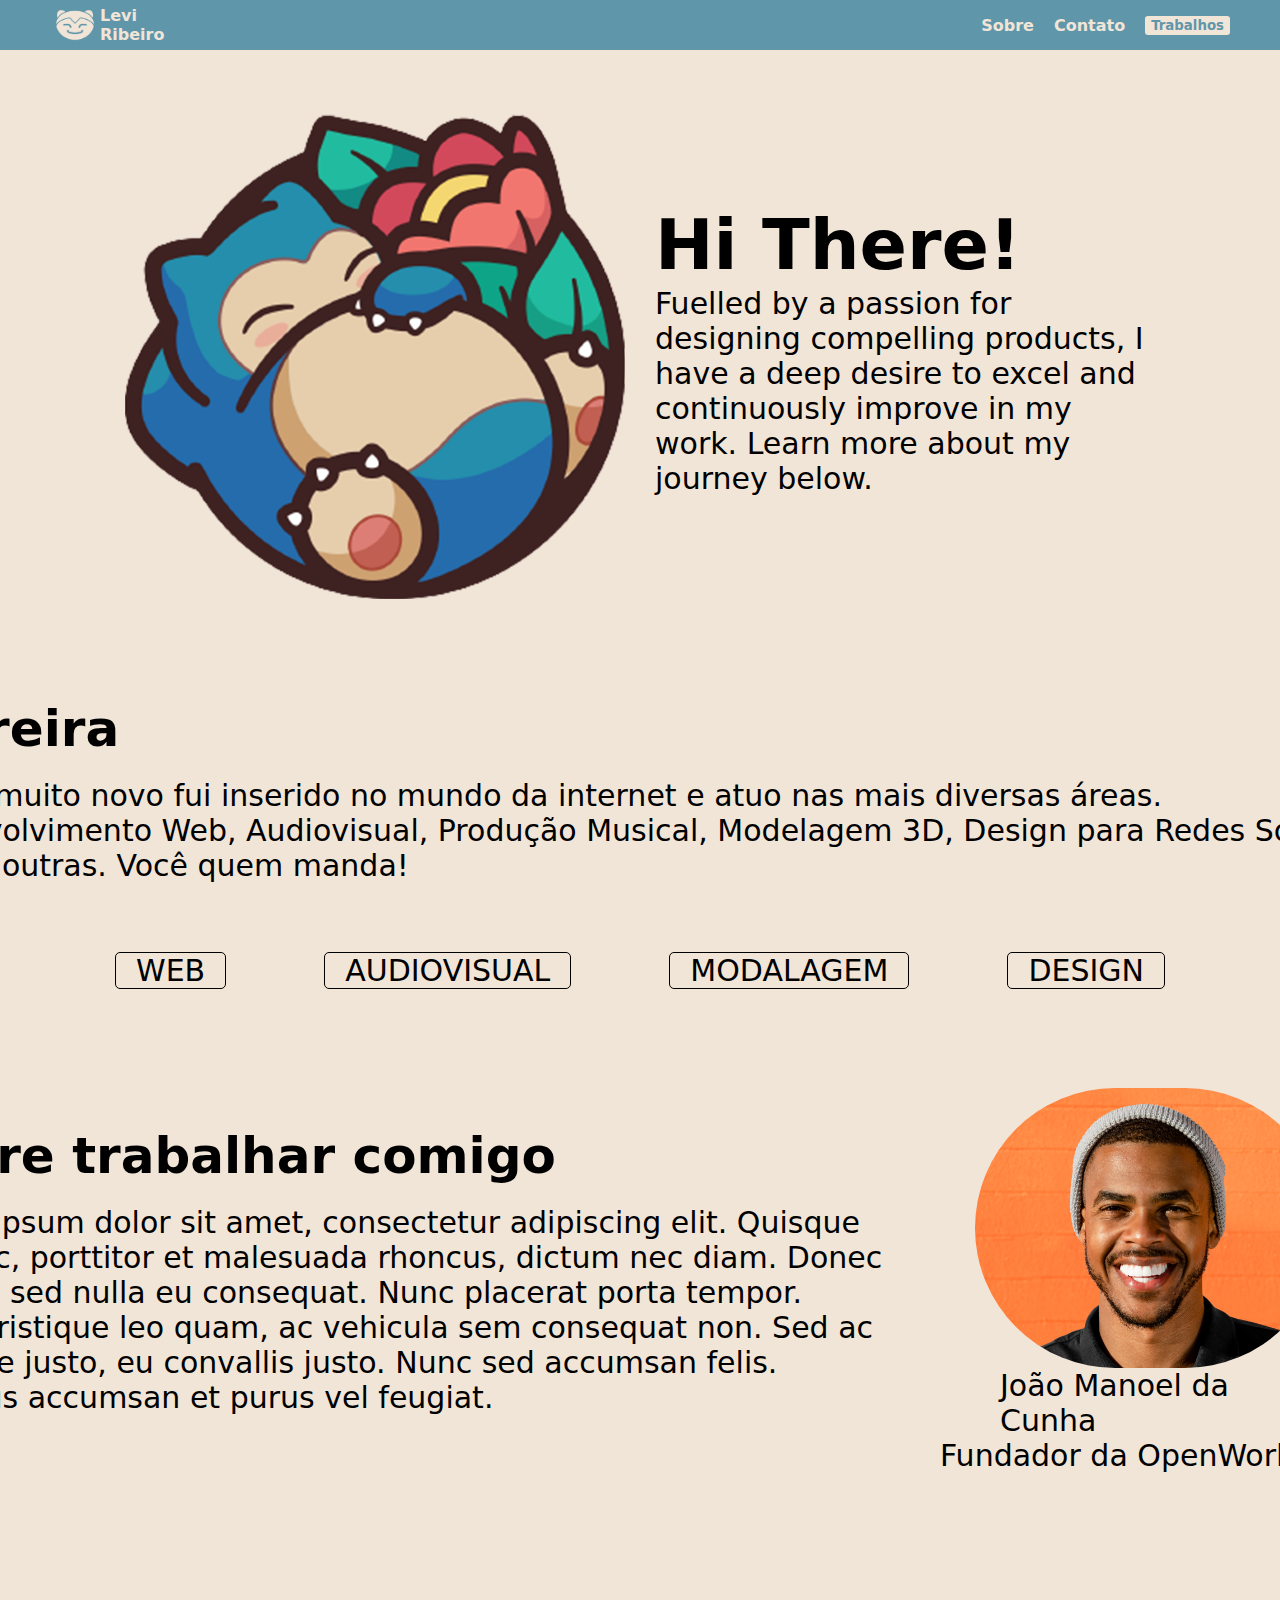
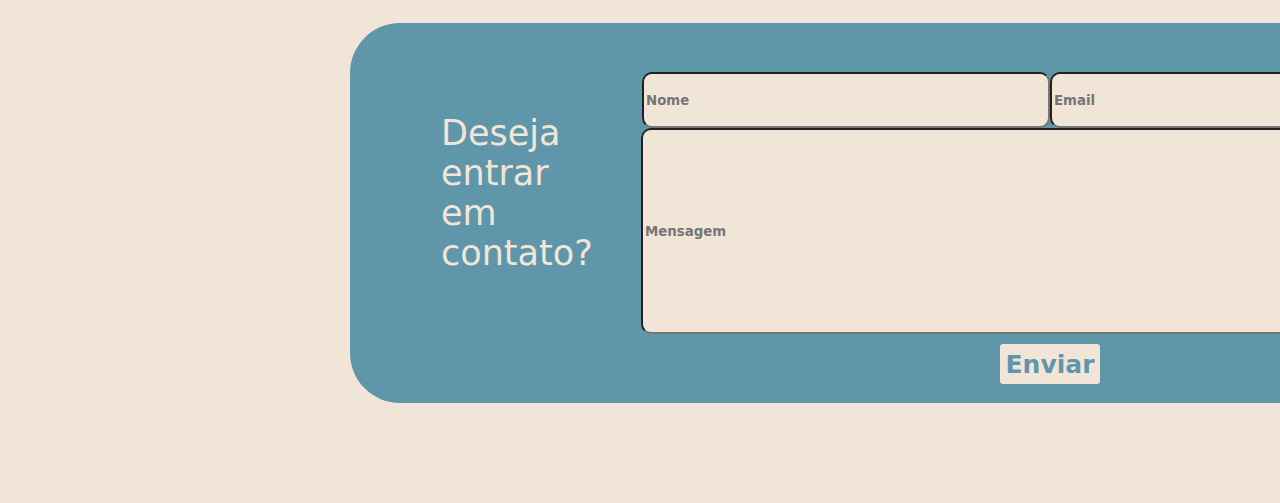
==== index.html @ e1b10c70 "Add files via upload" ====
<!DOCTYPE html>
<html lang="pt-BR">
<head>
    <meta charset="UTF-8">
    <meta http-equiv="X-UA-Compatible" content="IE=edge">
    <meta name="viewport" content="width=device-width, initial-scale=1.0">
    <title>Portifólio</title>
    <link rel="icon" type="image" href="snorlax_icon.png">
    <link rel="stylesheet" href="style.css">
    <link rel="preconnect" href="https://fonts.googleapis.com">
    <link rel="preconnect" href="https://fonts.gstatic.com" crossorigin>
    <link href="https://fonts.googleapis.com/css2?family=Roboto:wght@400;700;900&display=swap" rel="stylesheet">

</head>
<body>
    <nav>
        <div class="logo">
        <img src="assets/snorlax_icon.png" alt="icon_snorlax">
        <p>Levi Ribeiro</p>
        </div>
        <div class="links">
        <a>Sobre</a>
        <a>Contato</a>
        <button>Trabalhos</button>
        </div>
    </nav>
    <section>
        <img src="assets/snorlax_pic.png" alt="pic"> 
        <div>
        <h1>Hi There!</h1>
        <p>Fuelled by a passion for designing compelling products, I have a deep desire to excel and continuously improve in my work. Learn more about my journey below.</p>
        </div>
    </section>
    <section class="carreira">
        <div>
        <h2>Carreira<h2>
        <p>Desde muito novo fui inserido no mundo da internet e atuo nas mais diversas áreas. Desenvolvimento Web, Audiovisual, Produção Musical, Modelagem 3D, Design para Redes Socais e muitas outras. Você quem manda!</p>
        </div>
    </section>
    <section>
        <div class="atributos">
            <p>WEB</p>
            <p>AUDIOVISUAL</p>
            <p>MODALAGEM</p>
            <p>DESIGN</p>
        </div>
    </section>
    <section>
        <div class="trabalho">
            <h2>Sobre trabalhar comigo<h2>
            <p>Lorem ipsum dolor sit amet, consectetur adipiscing elit. Quisque mi nunc, porttitor et malesuada rhoncus, dictum nec diam. Donec congue sed nulla eu consequat. Nunc placerat porta tempor. Fusce tristique leo quam, ac vehicula sem consequat non. Sed ac tristique justo, eu convallis justo. Nunc sed accumsan felis. Vivamus accumsan et purus vel feugiat.</p>
        </div>
        <div class="foto">
            <img src="assets/homem_sorrindo.jpg" alt="homem">
            <div>
                <div>
                <p>João Manoel da Cunha</p>
                </div>
            <p>Fundador da OpenWorld Canvas</p>
            </div>
        </div>
    </section>
    <div class="container">
        <p>Deseja entrar em contato?</p>
        <div>
            <div class="top">
                <input type="text" placeholder="Nome">
                <input type="text" placeholder="Email">
            </div>
            <div class="bottom">
                <input type="text" placeholder="Mensagem">
                <button>Enviar</button>
            </div>
        </div>
    </div>
    <footer>
        
    </footer>
</body>
</html>
---- style.css ----
*{
    margin: 0;
    font-family: system-ui, -apple-system, BlinkMacSystemFont, 'Segoe UI', Roboto, Oxygen, Ubuntu, Cantarell, 'Open Sans', 'Helvetica Neue', sans-serif;
}
body{
    background-color: #F1E5D8;
}
body nav p{
    display: inline-block;
    width: 50px;
}
body nav {
    background-color:#6096AA ;
    display: flex;
    justify-content: space-between;
    align-items: center;
    font-weight: 700;
    color: #F1E5D8;
}
body nav div{
    margin-left: 50px;
    margin-right: 50px;
}
body nav img{
    width: 50px;
    align-items: baseline;
}
.logo{
    display: flex;
    align-items: center
}
.links{
    display: flex;
    gap: 20px;
}
.links button{
    background-color:#F1E5D8 ;
    border: none;
    border-radius: 3px;
    color: #6096AA;
    font-weight: 700;
    cursor: pointer;
}
a:hover{
    cursor: pointer;
}
body section{
    display: flex;
    background-color: #F1E5D8;
    align-items: center;
    justify-content: center;
    padding-top: 50px;
    padding-bottom: 50px;
}
body section img{
    width: 500px;
    margin-right: 30px;

}
body section h1{
    font-weight: 900;
    width: 500px;
    font-size: 70px;
}
body section div p{
    font-size: 30px;
    width: 500px
}
.carreira{
    display: flex;
    align-items: flex-start;
    padding-bottom: 0px;
}
.carreira h2{
    font-size: 50px;
    margin-bottom:20px;
}
.carreira p{
    width: 1500px;
    font-weight: 400;
}
.atributos{
    display: flex;
    justify-content: center;
    align-items: center;
    width: 200px;
    gap: 100px;
}
.atributos p{
    padding-left: 20px;
    padding-right: 20px;
    border-radius: 4px;
    outline: 1px solid black ;
    border: 1px;
    
}
.trabalho{
    display: flex;
    align-items: flex-start;
    flex-direction: column;
    padding-left: 50px;
}
.trabalho h2{
    font-size: 50px;
    margin-bottom:20px;
}
.trabalho p{
    width: 1000px;
    font-weight: 400;
}
.foto {
    display: flex;
    flex-direction: column;
    align-items: center;
    justify-content: center;
}
.foto img {
    width: 350px;
    border-radius: 200px;
}

.foto div{
   display: flex;
   flex-direction: column;
    margin-left: 50px;
}
.foto div div p{
    width: 320px;
    margin-left:10px;
}

body .container {
    justify-content: center;
    background: #6096AA;
    width: 1200px;
    height: 350px;
    display: flex;
    align-items: center;
    gap: 100px;
    margin-top: 100px;
    margin-bottom: 100px;
    padding-top: 30px;
    border-radius: 50px;
    margin-left: 350px;

}
body .container p {
    font-size: 35px;
    width: 100px;
    height: 120px;
    display: flex;
    align-self: top;
    justify-self: center;
    margin-bottom: 110px;
    color: #F1E5D8;
}
body .container .top {
    display: flex;
    flex-direction: row;
    justify-content: center;
    align-items: center;
}
body .container .top input {
    width: 400px;
    height: 50px;
    border-radius: 10px;
    background-color: #F1E5D8;
    color: #6096AA;
    font-weight: 700;
}
body .container .bottom input {
    width: 1000px;
    height: 50px;
    border-radius: 10px;
    background-color:#F1E5D8 ;
    color: #6096AA;
    font-weight: 700;
}
body .container .bottom {
    display: flex;
    align-items: center;
    flex-direction: column;
} 

body .container .bottom button {
    display: flex;
    align-items: center;
    justify-content: center;
    flex-direction: column;
    background-color:#F1E5D8 ;
    border: none;
    border-radius: 3px;
    color: #6096AA;
    font-weight: 700;
    cursor: pointer;
    margin-top: 10px;
    width: 100px;
    height: 40px;
    font-size: 25px;
} 
body .container .bottom input {
    width: 310px;
    height: 75px;
    width: 810px;
    height: 200px;
    border-radius: 10px;
}
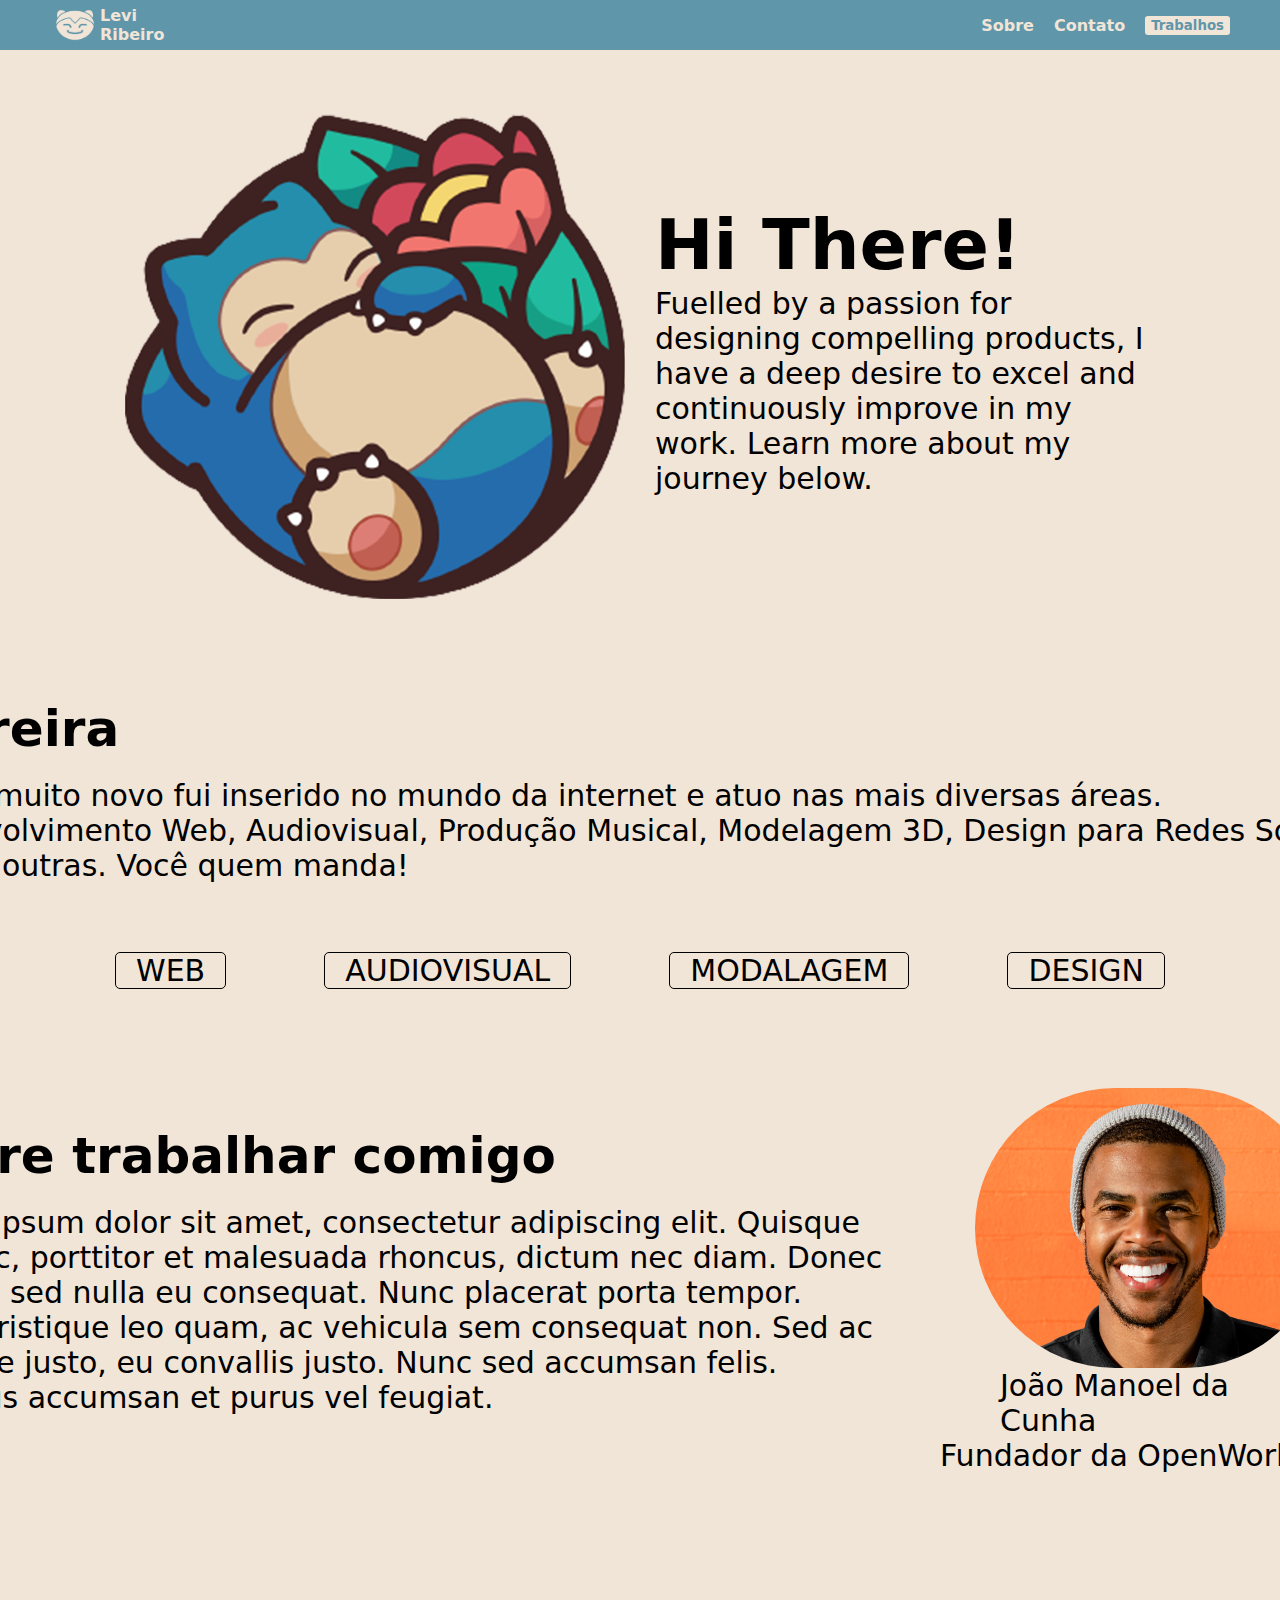
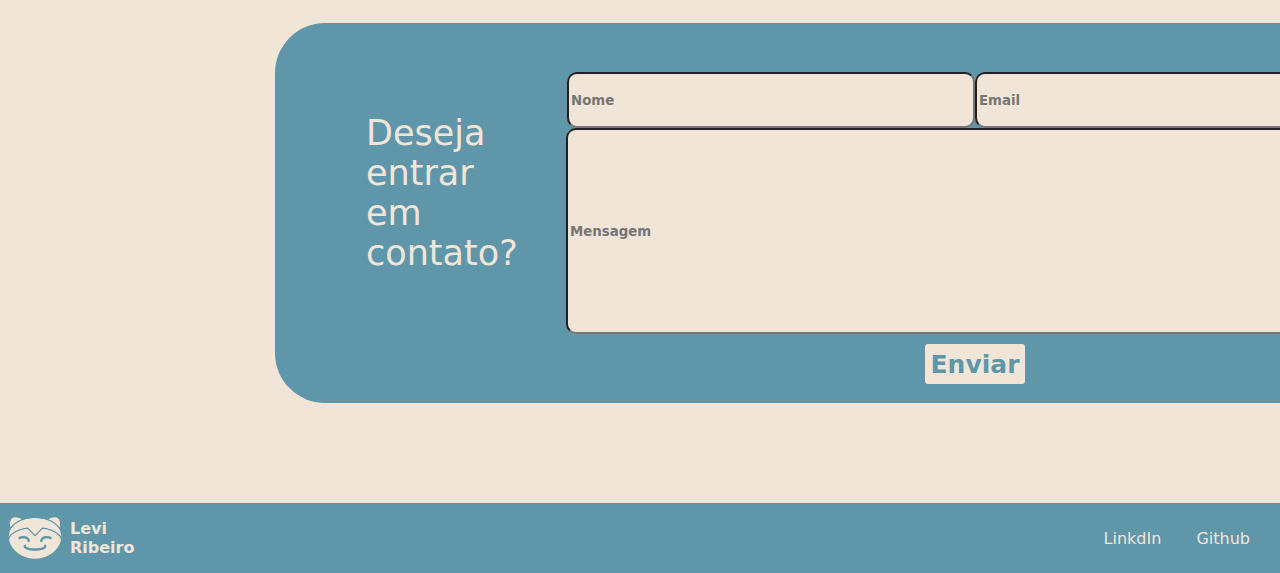
==== commit f2de2aef: "Add files via upload" ====
--- a/index.html
+++ b/index.html
@@ -74,7 +74,14 @@
         </div>
     </div>
     <footer>
-        
+        <div class="logo">
+            <img src="assets/snorlax_icon.png" alt="icon_snorlax">
+            <p>Levi Ribeiro</p>
+        </div>
+        <div>
+            <a href="https://br.linkedin.com/" target="_blank">LinkdIn</a>
+            <a href="https://github.com/ribeiroLevi" target="_blank">Github</a>
+        </div>
     </footer>
 </body>
 </html>--- a/style.css
+++ b/style.css
@@ -141,7 +141,7 @@
     margin-bottom: 100px;
     padding-top: 30px;
     border-radius: 50px;
-    margin-left: 350px;
+    margin-left: 275px;
 
 }
 body .container p {
@@ -197,6 +197,10 @@
     width: 100px;
     height: 40px;
     font-size: 25px;
+    transition: opacity 0.15s;
+} 
+body .container .bottom button:active {
+    opacity: 0.8;
 } 
 body .container .bottom input {
     width: 310px;
@@ -204,4 +208,26 @@
     width: 810px;
     height: 200px;
     border-radius: 10px;
-} +} 
+body footer{
+    background-color: #6096AA;
+    display: flex;
+    flex-direction: row;
+    justify-content: space-between;
+    align-items: center;
+}
+body footer img{
+    height: 70px;
+
+}
+body footer p{
+    width: 50px;
+    font-weight: 700;
+    color: #F1E5D8;
+}
+
+body footer a {
+    margin-right: 30px;
+    text-decoration: none;
+    color: #F1E5D8;   
+}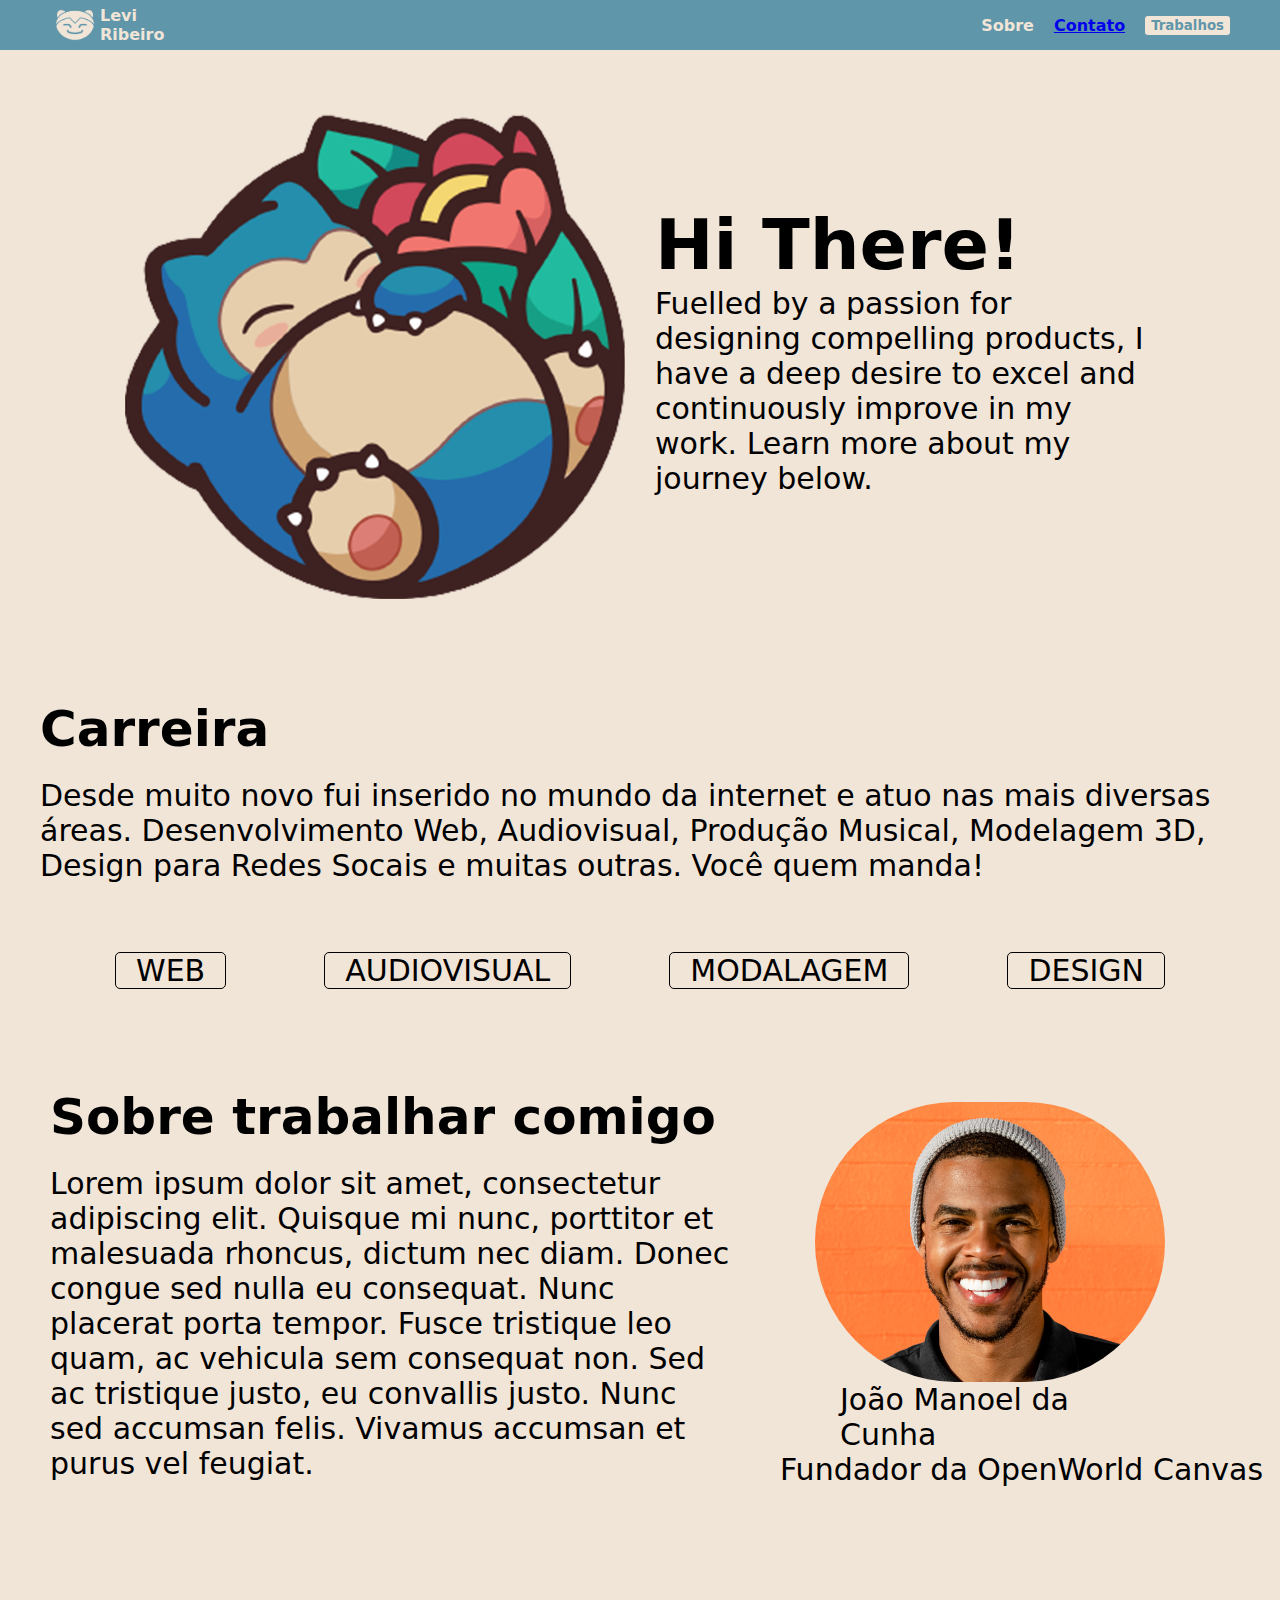
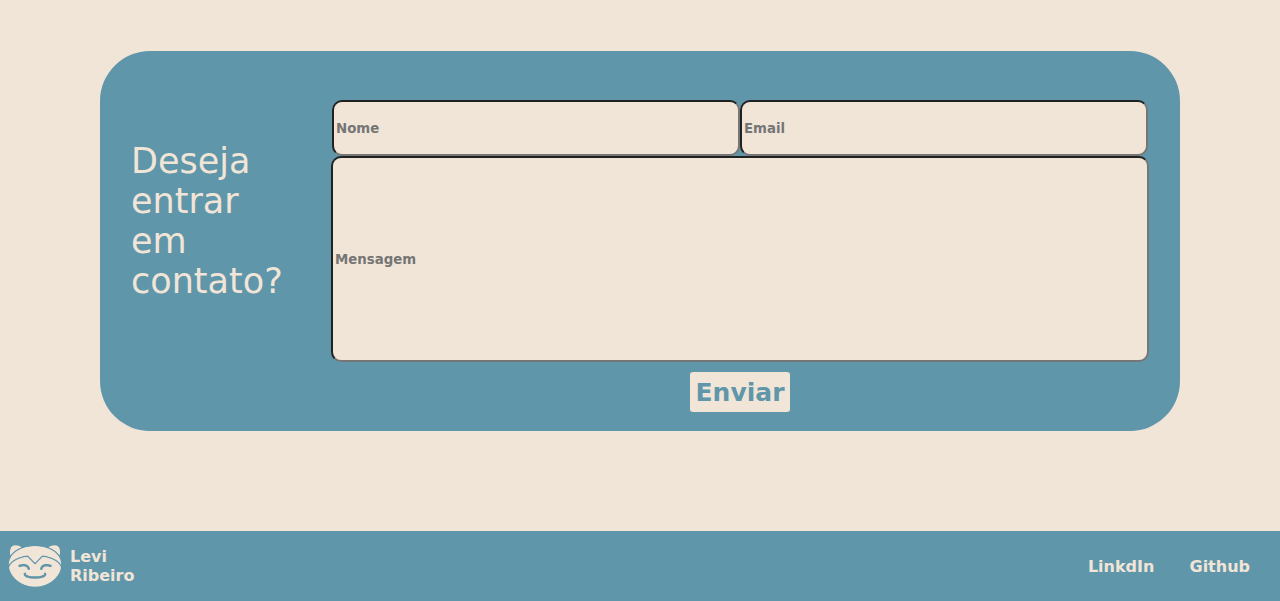
==== commit 57e25c39: "Add files via upload" ====
--- a/index.html
+++ b/index.html
@@ -20,7 +20,7 @@
         </div>
         <div class="links">
         <a>Sobre</a>
-        <a>Contato</a>
+        <a href="#contato">Contato</a>
         <button>Trabalhos</button>
         </div>
     </nav>
@@ -60,7 +60,7 @@
             </div>
         </div>
     </section>
-    <div class="container">
+    <div class="container" id = "contato">
         <p>Deseja entrar em contato?</p>
         <div>
             <div class="top">
--- a/style.css
+++ b/style.css
@@ -1,5 +1,6 @@
 *{
     margin: 0;
+    scroll-behavior: smooth;
     font-family: system-ui, -apple-system, BlinkMacSystemFont, 'Segoe UI', Roboto, Oxygen, Ubuntu, Cantarell, 'Open Sans', 'Helvetica Neue', sans-serif;
 }
 body{
@@ -70,13 +71,18 @@
     display: flex;
     align-items: flex-start;
     padding-bottom: 0px;
+    
+}
+.carreira div {
+    width: 100%;
+    margin-left: 40px;
 }
 .carreira h2{
     font-size: 50px;
     margin-bottom:20px;
 }
 .carreira p{
-    width: 1500px;
+    width: 100%;
     font-weight: 400;
 }
 .atributos{
@@ -105,7 +111,7 @@
     margin-bottom:20px;
 }
 .trabalho p{
-    width: 1000px;
+    width: 100%;
     font-weight: 400;
 }
 .foto {
@@ -132,7 +138,7 @@
 body .container {
     justify-content: center;
     background: #6096AA;
-    width: 1200px;
+    width: 50%px;
     height: 350px;
     display: flex;
     align-items: center;
@@ -141,7 +147,8 @@
     margin-bottom: 100px;
     padding-top: 30px;
     border-radius: 50px;
-    margin-left: 275px;
+    margin-left: 100px;
+    margin-right:100px;
 
 }
 body .container p {
@@ -230,4 +237,5 @@
     margin-right: 30px;
     text-decoration: none;
     color: #F1E5D8;   
+    font-weight: 700;
 }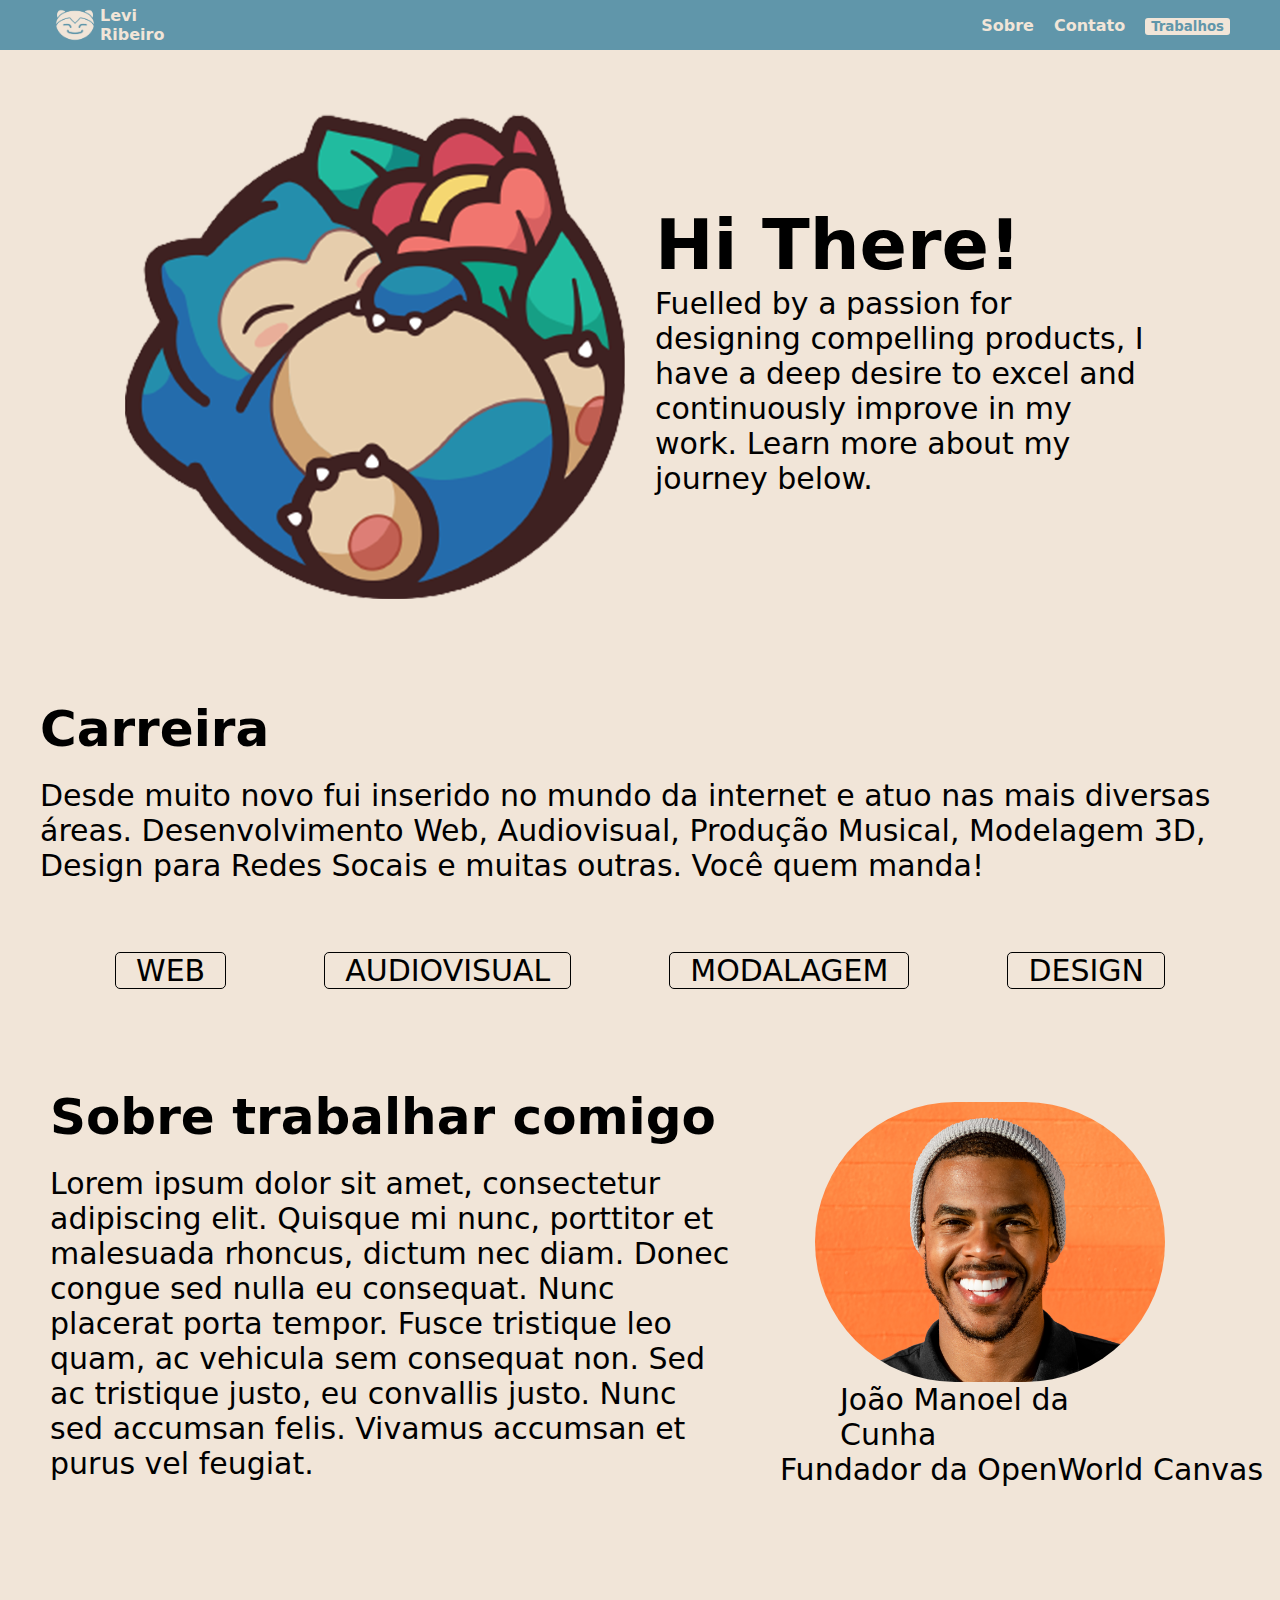
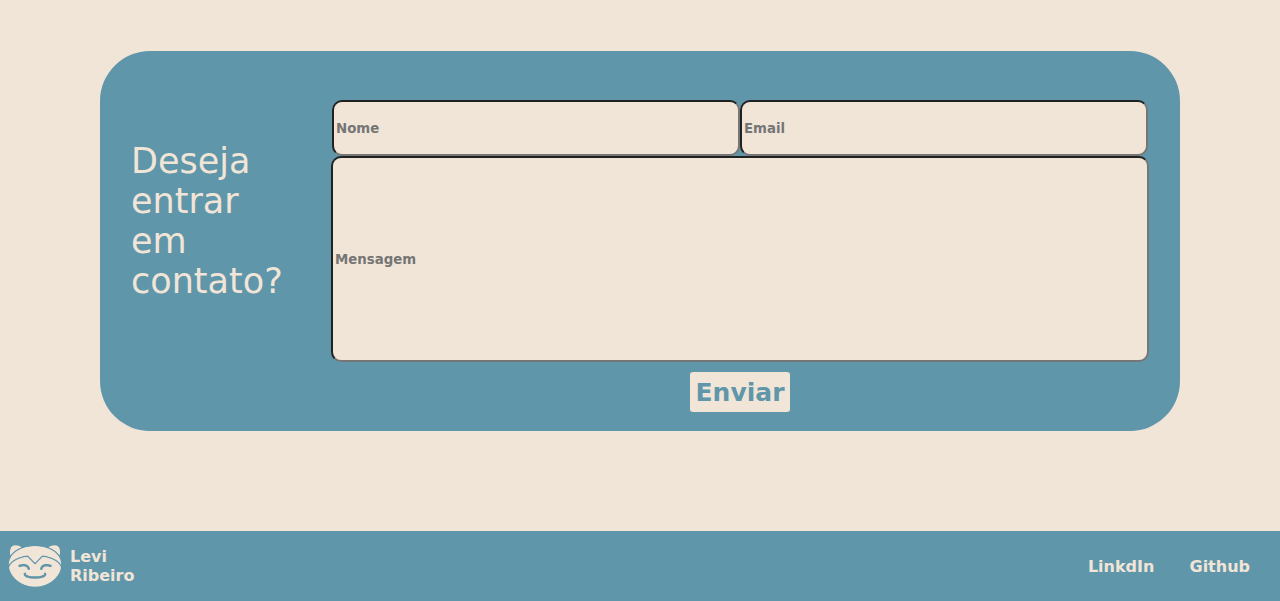
==== commit ff737fde: "Página de trabalhos" ====
--- a/index.html
+++ b/index.html
@@ -21,7 +21,7 @@
         <div class="links">
         <a>Sobre</a>
         <a href="#contato">Contato</a>
-        <button>Trabalhos</button>
+        <a href="trabalho.html"><button>Trabalhos</button></a>
         </div>
     </nav>
     <section>
--- a/style.css
+++ b/style.css
@@ -1,241 +1,241 @@
-*{
-    margin: 0;
-    scroll-behavior: smooth;
-    font-family: system-ui, -apple-system, BlinkMacSystemFont, 'Segoe UI', Roboto, Oxygen, Ubuntu, Cantarell, 'Open Sans', 'Helvetica Neue', sans-serif;
-}
-body{
-    background-color: #F1E5D8;
-}
-body nav p{
-    display: inline-block;
-    width: 50px;
+* {
+  margin: 0;
+  scroll-behavior: smooth;
+  font-family: system-ui, -apple-system, BlinkMacSystemFont, "Segoe UI", Roboto,
+    Oxygen, Ubuntu, Cantarell, "Open Sans", "Helvetica Neue", sans-serif;
+}
+body {
+  background-color: #f1e5d8;
+}
+body nav p {
+  display: inline-block;
+  width: 50px;
 }
 body nav {
-    background-color:#6096AA ;
-    display: flex;
-    justify-content: space-between;
-    align-items: center;
-    font-weight: 700;
-    color: #F1E5D8;
-}
-body nav div{
-    margin-left: 50px;
-    margin-right: 50px;
-}
-body nav img{
-    width: 50px;
-    align-items: baseline;
-}
-.logo{
-    display: flex;
-    align-items: center
-}
-.links{
-    display: flex;
-    gap: 20px;
-}
-.links button{
-    background-color:#F1E5D8 ;
-    border: none;
-    border-radius: 3px;
-    color: #6096AA;
-    font-weight: 700;
-    cursor: pointer;
-}
-a:hover{
-    cursor: pointer;
-}
-body section{
-    display: flex;
-    background-color: #F1E5D8;
-    align-items: center;
-    justify-content: center;
-    padding-top: 50px;
-    padding-bottom: 50px;
-}
-body section img{
-    width: 500px;
-    margin-right: 30px;
-
-}
-body section h1{
-    font-weight: 900;
-    width: 500px;
-    font-size: 70px;
-}
-body section div p{
-    font-size: 30px;
-    width: 500px
-}
-.carreira{
-    display: flex;
-    align-items: flex-start;
-    padding-bottom: 0px;
-    
+  background-color: #6096aa;
+  display: flex;
+  justify-content: space-between;
+  align-items: center;
+  font-weight: 700;
+  color: #f1e5d8;
+}
+body nav a {
+  color: #f1e5d8;
+  text-decoration: none;
+}
+body nav div {
+  margin-left: 50px;
+  margin-right: 50px;
+}
+body nav img {
+  width: 50px;
+  align-items: baseline;
+}
+.logo {
+  display: flex;
+  align-items: center;
+}
+.links {
+  display: flex;
+  gap: 20px;
+}
+.links button {
+  background-color: #f1e5d8;
+  border: none;
+  border-radius: 3px;
+  color: #6096aa;
+  font-weight: 700;
+  cursor: pointer;
+}
+a:hover {
+  cursor: pointer;
+}
+body section {
+  display: flex;
+  background-color: #f1e5d8;
+  align-items: center;
+  justify-content: center;
+  padding-top: 50px;
+  padding-bottom: 50px;
+}
+body section img {
+  width: 500px;
+  margin-right: 30px;
+}
+body section h1 {
+  font-weight: 900;
+  width: 500px;
+  font-size: 70px;
+}
+body section div p {
+  font-size: 30px;
+  width: 500px;
+}
+.carreira {
+  display: flex;
+  align-items: flex-start;
+  padding-bottom: 0px;
 }
 .carreira div {
-    width: 100%;
-    margin-left: 40px;
-}
-.carreira h2{
-    font-size: 50px;
-    margin-bottom:20px;
-}
-.carreira p{
-    width: 100%;
-    font-weight: 400;
-}
-.atributos{
-    display: flex;
-    justify-content: center;
-    align-items: center;
-    width: 200px;
-    gap: 100px;
-}
-.atributos p{
-    padding-left: 20px;
-    padding-right: 20px;
-    border-radius: 4px;
-    outline: 1px solid black ;
-    border: 1px;
-    
-}
-.trabalho{
-    display: flex;
-    align-items: flex-start;
-    flex-direction: column;
-    padding-left: 50px;
-}
-.trabalho h2{
-    font-size: 50px;
-    margin-bottom:20px;
-}
-.trabalho p{
-    width: 100%;
-    font-weight: 400;
+  width: 100%;
+  margin-left: 40px;
+}
+.carreira h2 {
+  font-size: 50px;
+  margin-bottom: 20px;
+}
+.carreira p {
+  width: 100%;
+  font-weight: 400;
+}
+.atributos {
+  display: flex;
+  justify-content: center;
+  align-items: center;
+  width: 200px;
+  gap: 100px;
+}
+.atributos p {
+  padding-left: 20px;
+  padding-right: 20px;
+  border-radius: 4px;
+  outline: 1px solid black;
+  border: 1px;
+}
+.trabalho {
+  display: flex;
+  align-items: flex-start;
+  flex-direction: column;
+  padding-left: 50px;
+}
+.trabalho h2 {
+  font-size: 50px;
+  margin-bottom: 20px;
+}
+.trabalho p {
+  width: 100%;
+  font-weight: 400;
 }
 .foto {
-    display: flex;
-    flex-direction: column;
-    align-items: center;
-    justify-content: center;
+  display: flex;
+  flex-direction: column;
+  align-items: center;
+  justify-content: center;
 }
 .foto img {
-    width: 350px;
-    border-radius: 200px;
-}
-
-.foto div{
-   display: flex;
-   flex-direction: column;
-    margin-left: 50px;
-}
-.foto div div p{
-    width: 320px;
-    margin-left:10px;
+  width: 350px;
+  border-radius: 200px;
+}
+
+.foto div {
+  display: flex;
+  flex-direction: column;
+  margin-left: 50px;
+}
+.foto div div p {
+  width: 320px;
+  margin-left: 10px;
 }
 
 body .container {
-    justify-content: center;
-    background: #6096AA;
-    width: 50%px;
-    height: 350px;
-    display: flex;
-    align-items: center;
-    gap: 100px;
-    margin-top: 100px;
-    margin-bottom: 100px;
-    padding-top: 30px;
-    border-radius: 50px;
-    margin-left: 100px;
-    margin-right:100px;
-
+  justify-content: center;
+  background: #6096aa;
+  width: 50%px;
+  height: 350px;
+  display: flex;
+  align-items: center;
+  gap: 100px;
+  margin-top: 100px;
+  margin-bottom: 100px;
+  padding-top: 30px;
+  border-radius: 50px;
+  margin-left: 100px;
+  margin-right: 100px;
 }
 body .container p {
-    font-size: 35px;
-    width: 100px;
-    height: 120px;
-    display: flex;
-    align-self: top;
-    justify-self: center;
-    margin-bottom: 110px;
-    color: #F1E5D8;
+  font-size: 35px;
+  width: 100px;
+  height: 120px;
+  display: flex;
+  align-self: top;
+  justify-self: center;
+  margin-bottom: 110px;
+  color: #f1e5d8;
 }
 body .container .top {
-    display: flex;
-    flex-direction: row;
-    justify-content: center;
-    align-items: center;
+  display: flex;
+  flex-direction: row;
+  justify-content: center;
+  align-items: center;
 }
 body .container .top input {
-    width: 400px;
-    height: 50px;
-    border-radius: 10px;
-    background-color: #F1E5D8;
-    color: #6096AA;
-    font-weight: 700;
+  width: 400px;
+  height: 50px;
+  border-radius: 10px;
+  background-color: #f1e5d8;
+  color: #6096aa;
+  font-weight: 700;
 }
 body .container .bottom input {
-    width: 1000px;
-    height: 50px;
-    border-radius: 10px;
-    background-color:#F1E5D8 ;
-    color: #6096AA;
-    font-weight: 700;
+  width: 1000px;
+  height: 50px;
+  border-radius: 10px;
+  background-color: #f1e5d8;
+  color: #6096aa;
+  font-weight: 700;
 }
 body .container .bottom {
-    display: flex;
-    align-items: center;
-    flex-direction: column;
-} 
+  display: flex;
+  align-items: center;
+  flex-direction: column;
+}
 
 body .container .bottom button {
-    display: flex;
-    align-items: center;
-    justify-content: center;
-    flex-direction: column;
-    background-color:#F1E5D8 ;
-    border: none;
-    border-radius: 3px;
-    color: #6096AA;
-    font-weight: 700;
-    cursor: pointer;
-    margin-top: 10px;
-    width: 100px;
-    height: 40px;
-    font-size: 25px;
-    transition: opacity 0.15s;
-} 
+  display: flex;
+  align-items: center;
+  justify-content: center;
+  flex-direction: column;
+  background-color: #f1e5d8;
+  border: none;
+  border-radius: 3px;
+  color: #6096aa;
+  font-weight: 700;
+  cursor: pointer;
+  margin-top: 10px;
+  width: 100px;
+  height: 40px;
+  font-size: 25px;
+  transition: opacity 0.15s;
+}
 body .container .bottom button:active {
-    opacity: 0.8;
-} 
+  opacity: 0.8;
+}
 body .container .bottom input {
-    width: 310px;
-    height: 75px;
-    width: 810px;
-    height: 200px;
-    border-radius: 10px;
-} 
-body footer{
-    background-color: #6096AA;
-    display: flex;
-    flex-direction: row;
-    justify-content: space-between;
-    align-items: center;
-}
-body footer img{
-    height: 70px;
-
-}
-body footer p{
-    width: 50px;
-    font-weight: 700;
-    color: #F1E5D8;
+  width: 310px;
+  height: 75px;
+  width: 810px;
+  height: 200px;
+  border-radius: 10px;
+}
+body footer {
+  background-color: #6096aa;
+  display: flex;
+  flex-direction: row;
+  justify-content: space-between;
+  align-items: center;
+}
+body footer img {
+  height: 70px;
+}
+body footer p {
+  width: 50px;
+  font-weight: 700;
+  color: #f1e5d8;
 }
 
 body footer a {
-    margin-right: 30px;
-    text-decoration: none;
-    color: #F1E5D8;   
-    font-weight: 700;
-}+  margin-right: 30px;
+  text-decoration: none;
+  color: #f1e5d8;
+  font-weight: 700;
+}
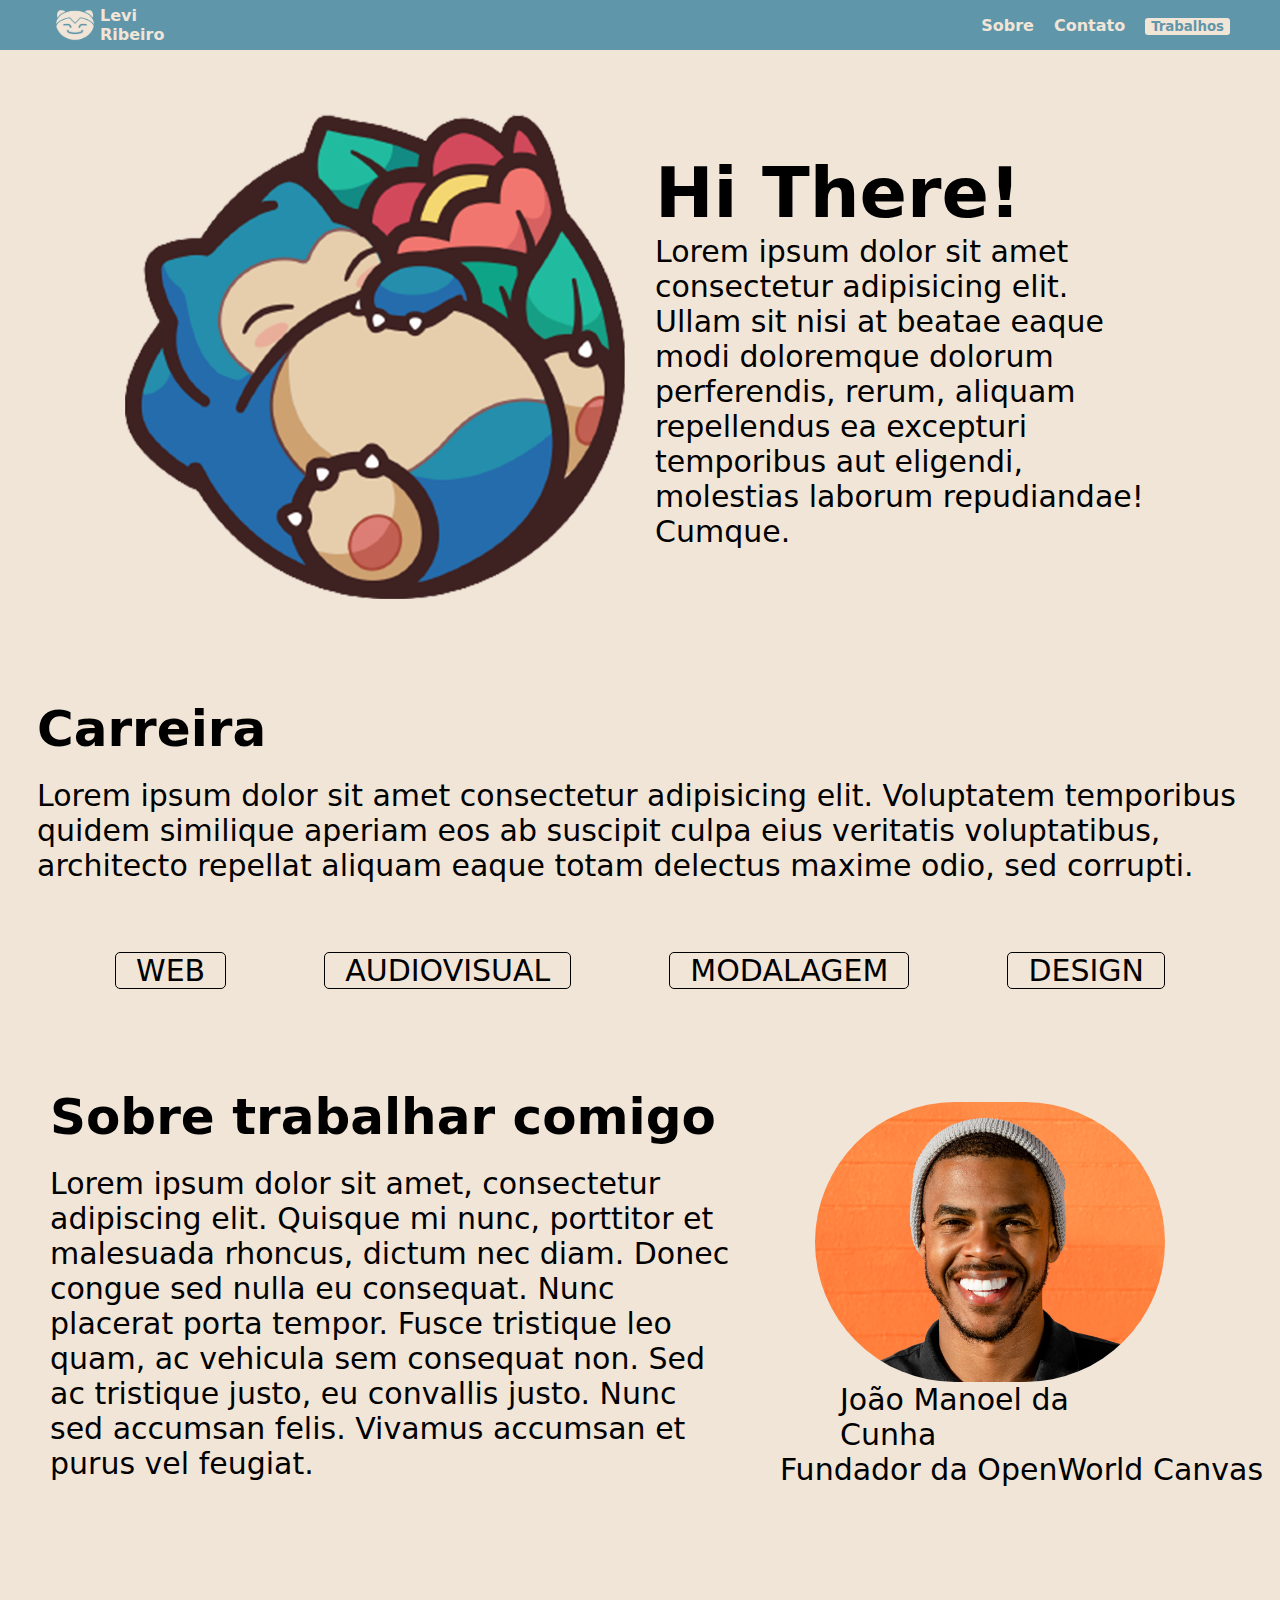
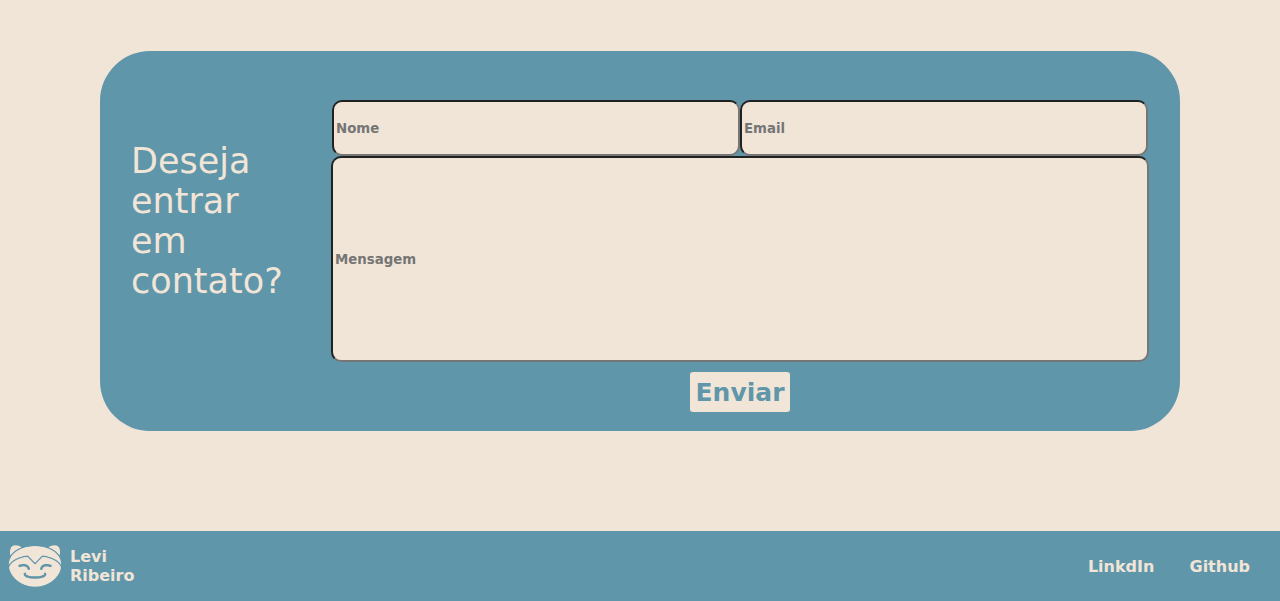
==== commit 217d7554: "Add files via upload" ====
--- a/index.html
+++ b/index.html
@@ -19,7 +19,7 @@
         <p>Levi Ribeiro</p>
         </div>
         <div class="links">
-        <a>Sobre</a>
+        <a href="#sobre">Sobre</a>
         <a href="#contato">Contato</a>
         <a href="trabalho.html"><button>Trabalhos</button></a>
         </div>
@@ -28,13 +28,13 @@
         <img src="assets/snorlax_pic.png" alt="pic"> 
         <div>
         <h1>Hi There!</h1>
-        <p>Fuelled by a passion for designing compelling products, I have a deep desire to excel and continuously improve in my work. Learn more about my journey below.</p>
+        <p>Lorem ipsum dolor sit amet consectetur adipisicing elit. Ullam sit nisi at beatae eaque modi doloremque dolorum perferendis, rerum, aliquam repellendus ea excepturi temporibus aut eligendi, molestias laborum repudiandae! Cumque.</p>
         </div>
     </section>
-    <section class="carreira">
+    <section class="carreira" id="sobre">
         <div>
         <h2>Carreira<h2>
-        <p>Desde muito novo fui inserido no mundo da internet e atuo nas mais diversas áreas. Desenvolvimento Web, Audiovisual, Produção Musical, Modelagem 3D, Design para Redes Socais e muitas outras. Você quem manda!</p>
+        <p>Lorem ipsum dolor sit amet consectetur adipisicing elit. Voluptatem temporibus quidem similique aperiam eos ab suscipit culpa eius veritatis voluptatibus, architecto repellat aliquam eaque totam delectus maxime odio, sed corrupti.</p>
         </div>
     </section>
     <section>
@@ -79,7 +79,7 @@
             <p>Levi Ribeiro</p>
         </div>
         <div>
-            <a href="https://br.linkedin.com/" target="_blank">LinkdIn</a>
+            <a href="https://www.linkedin.com/in/levi-ribeiro-2a129326b/" target="_blank">LinkdIn</a>
             <a href="https://github.com/ribeiroLevi" target="_blank">Github</a>
         </div>
     </footer>
--- a/style.css
+++ b/style.css
@@ -77,8 +77,8 @@
   padding-bottom: 0px;
 }
 .carreira div {
-  width: 100%;
-  margin-left: 40px;
+  width: 95%;
+  margin-left: 10px;
 }
 .carreira h2 {
   font-size: 50px;
